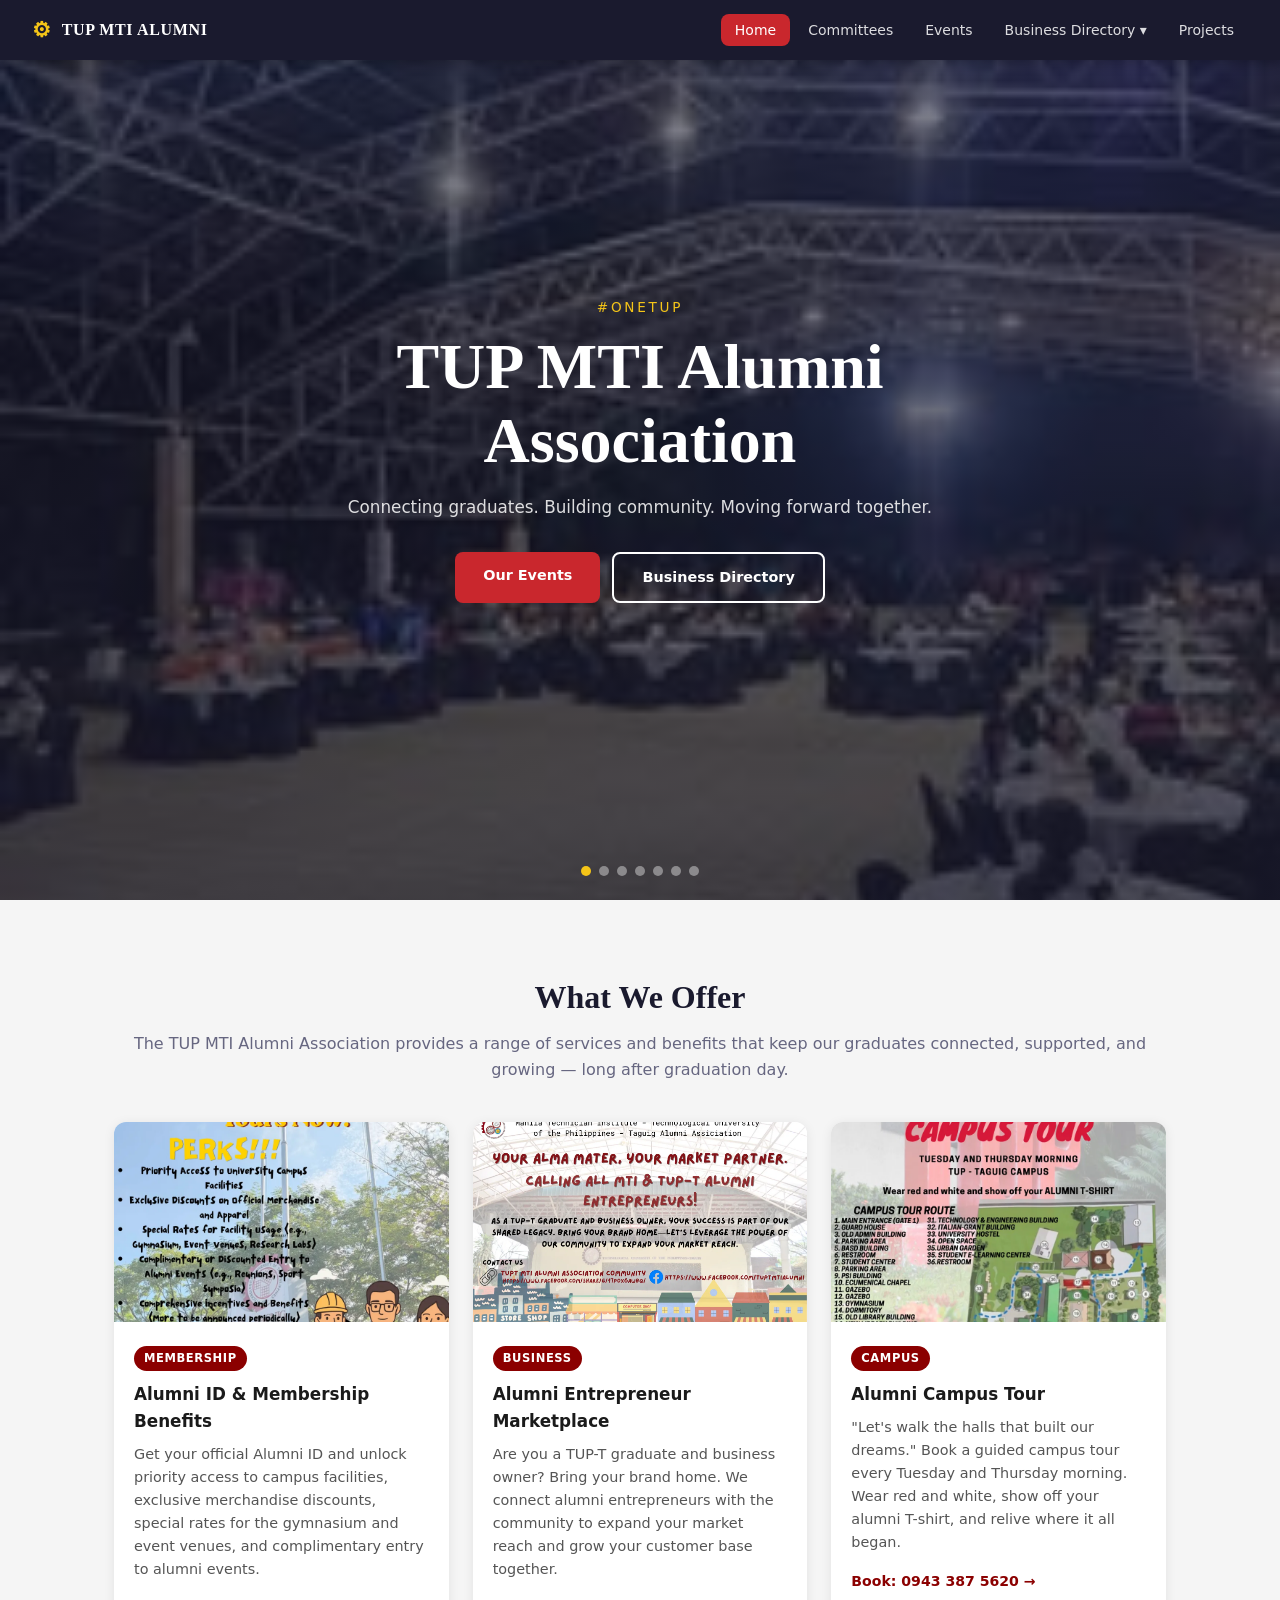
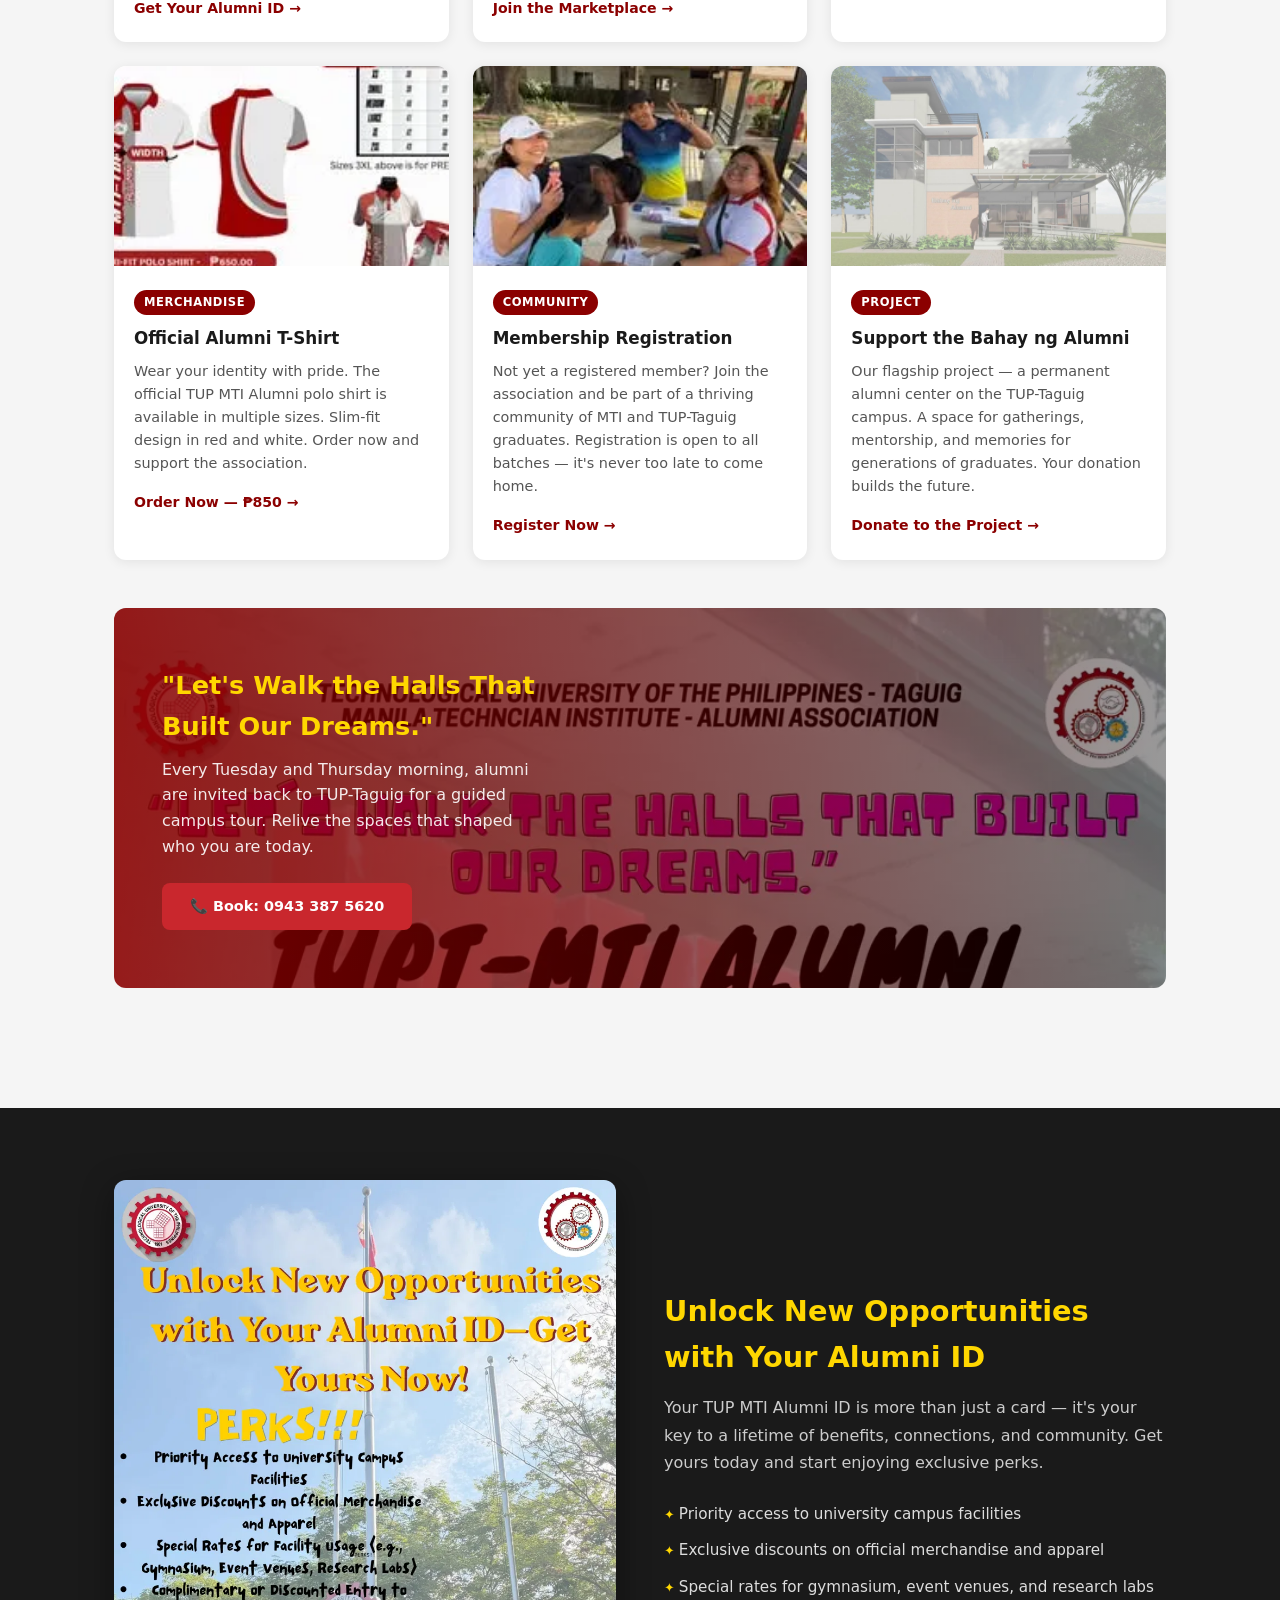
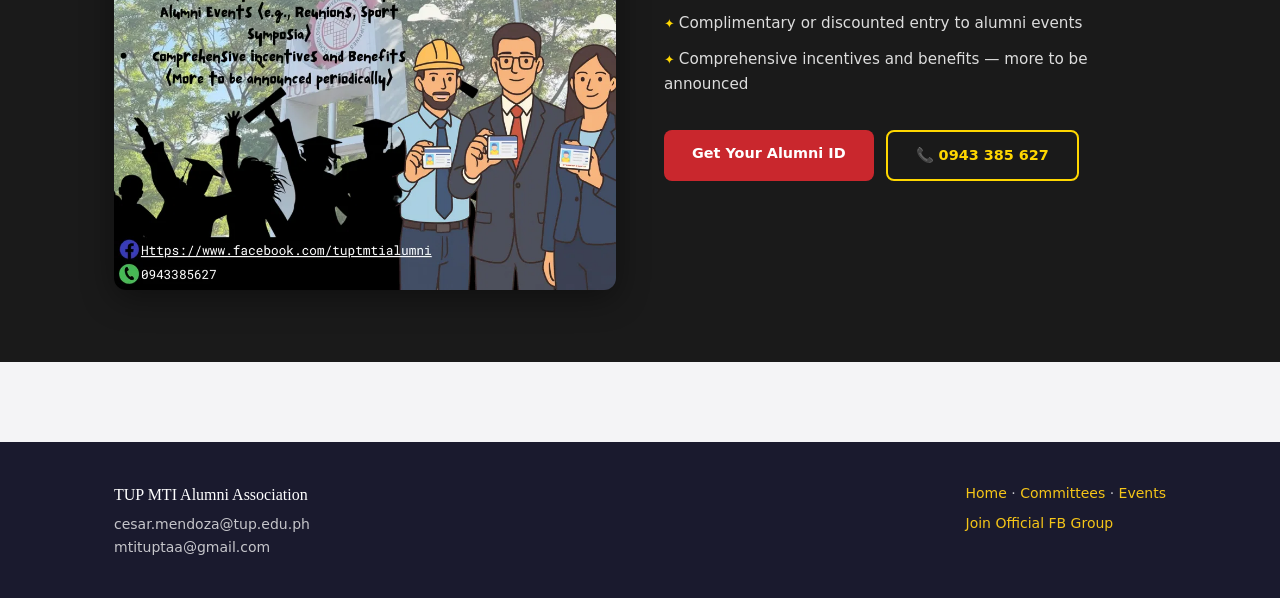
==== index.html @ 5b3607c7 "initial" ====
<!DOCTYPE html>
<html lang="en">
<head>
  <meta charset="UTF-8" />
  <meta name="viewport" content="width=device-width, initial-scale=1.0"/>
  <title>TUP MTI Alumni Association</title>
  <link rel="stylesheet" href="css/style.css" />
  <style>
    /* SERVICES SECTION */
    .services-section {
      background: #f5f5f5;
      padding: 72px 0;
    }
    .services-grid {
      display: grid;
      grid-template-columns: repeat(auto-fit, minmax(260px, 1fr));
      gap: 24px;
      margin-top: 40px;
    }
    .service-card {
      background: #fff;
      border-radius: 12px;
      overflow: hidden;
      box-shadow: 0 2px 12px rgba(0,0,0,0.08);
      transition: transform 0.2s, box-shadow 0.2s;
    }
    .service-card:hover {
      transform: translateY(-4px);
      box-shadow: 0 8px 28px rgba(0,0,0,0.13);
    }
    .service-card img {
      width: 100%;
      height: 200px;
      object-fit: cover;
      object-position: center;
    }
    .service-card-body {
      padding: 22px 20px;
    }
    .service-card-badge {
      display: inline-block;
      background: #8B0000;
      color: #fff;
      font-size: 0.72rem;
      font-weight: 700;
      text-transform: uppercase;
      letter-spacing: 0.05em;
      padding: 3px 10px;
      border-radius: 20px;
      margin-bottom: 10px;
    }
    .service-card-body h3 {
      font-size: 1.05rem;
      font-weight: 700;
      margin: 0 0 8px;
      color: #1a1a1a;
    }
    .service-card-body p {
      font-size: 0.9rem;
      color: #555;
      line-height: 1.6;
      margin: 0 0 14px;
    }
    .service-link {
      font-size: 0.88rem;
      font-weight: 700;
      color: #8B0000;
      text-decoration: none;
    }
    .service-link:hover { text-decoration: underline; }
    /* ALUMNI ID PROMO */
    .alumni-id-section {
      background: #1a1a1a;
      color: #fff;
      padding: 72px 0;
    }
    .alumni-id-inner {
      display: grid;
      grid-template-columns: 1fr 1fr;
      gap: 48px;
      align-items: center;
    }
    @media (max-width: 700px) {
      .alumni-id-inner { grid-template-columns: 1fr; }
    }
    .alumni-id-img {
      border-radius: 12px;
      width: 100%;
      height: auto;
      box-shadow: 0 8px 32px rgba(0,0,0,0.4);
    }
    .alumni-id-content h2 { font-size: 1.8rem; font-weight: 800; color: #FFD700; margin: 0 0 14px; }
    .alumni-id-content p { color: #ccc; line-height: 1.7; margin: 0 0 20px; }
    .alumni-id-perks { list-style: none; padding: 0; margin: 0 0 28px; }
    .alumni-id-perks li { color: #ddd; padding: 6px 0; font-size: 0.95rem; }
    .alumni-id-perks li::before { content: '✦ '; color: #FFD700; font-size: 0.8rem; }
    /* CAMPUS TOUR BANNER */
    .campus-tour-banner {
      position: relative;
      overflow: hidden;
      border-radius: 12px;
      margin: 48px 0;
    }
    .campus-tour-banner img {
      width: 100%;
      height: 380px;
      object-fit: cover;
      object-position: top;
      display: block;
    }
    .campus-tour-overlay {
      position: absolute;
      inset: 0;
      background: linear-gradient(90deg, rgba(139,0,0,0.88) 0%, rgba(0,0,0,0.4) 100%);
      display: flex;
      flex-direction: column;
      justify-content: center;
      padding: 40px 48px;
    }
    .campus-tour-overlay h2 { color: #FFD700; font-size: 1.6rem; font-weight: 800; margin: 0 0 10px; max-width: 420px; }
    .campus-tour-overlay p { color: rgba(255,255,255,0.9); font-size: 1rem; max-width: 380px; line-height: 1.6; margin: 0 0 24px; }
    @media(max-width:600px) {
      .campus-tour-overlay { padding: 24px; }
      .campus-tour-overlay h2 { font-size: 1.2rem; }
    }
  </style>
</head>
<body>

  <!-- NAVBAR -->
  <nav class="navbar">
    <div class="nav-brand">
      <span class="nav-logo">⚙</span>
      <span class="nav-title">TUP MTI ALUMNI</span>
    </div>
    <ul class="nav-links">
      <li><a href="index.html" class="active">Home</a></li>
      <li><a href="pages/committees.html">Committees</a></li>
      <li><a href="pages/events.html">Events</a></li>
      <li class="dropdown">
        <a href="pages/business.html">Business Directory ▾</a>
        <ul class="dropdown-menu">
          <li><a href="pages/business-manufacturing.html">Manufacturing</a></li>
          <li><a href="pages/business-technology.html">Technology</a></li>
          <li><a href="pages/business-food.html">Food & Beverages</a></li>
          <li><a href="pages/business-realestate.html">Real Estate</a></li>
          <li><a href="pages/business-construction.html">Construction</a></li>
          <li><a href="pages/business-healthcare.html">Healthcare</a></li>
          <li><a href="pages/business-finance.html">Finance</a></li>
          <li><a href="pages/business-service.html">Service</a></li>
          <li><a href="pages/business-retail.html">Retail</a></li>
        </ul>
      </li>
      <li><a href="pages/projects.html">Projects</a></li>
    </ul>
    <button class="nav-toggle" onclick="toggleMenu()">☰</button>
  </nav>

  <!-- HERO -->
  <section class="hero">
    <div class="hero-slideshow">
      <div class="hero-slide active" style="background-image: url('images/homecoming_1.jpg');"></div>
      <div class="hero-slide" style="background-image: url('images/homecoming_2.jpg');"></div>
      <div class="hero-slide" style="background-image: url('images/event_hall.png');"></div>
      <div class="hero-slide" style="background-image: url('images/sportfest_2.jpg');"></div>
      <div class="hero-slide" style="background-image: url('images/golf_club.jpg');"></div>
      <div class="hero-slide" style="background-image: url('images/event_volleyball_opening.png');"></div>
      <div class="hero-slide" style="background-image: url('images/event_moto_night2.png');"></div>
    </div>
    <div class="hero-overlay"></div>
    <div class="hero-content">
      <p class="hero-eyebrow">#ONETUP</p>
      <h1 class="hero-title">TUP MTI Alumni<br/>Association</h1>
      <p class="hero-sub">Connecting graduates. Building community. Moving forward together.</p>
      <div class="hero-btns">
        <a href="pages/events.html" class="btn btn-primary">Our Events</a>
        <a href="pages/business.html" class="btn btn-outline">Business Directory</a>
      </div>
    </div>
    <div class="hero-dots" id="heroDots"></div>
  </section>

  <!-- SERVICES SECTION -->
  <section class="services-section">
    <div class="container">
      <div class="section-header">
        <h2>What We Offer</h2>
        <p>The TUP MTI Alumni Association provides a range of services and benefits that keep our graduates connected, supported, and growing — long after graduation day.</p>
      </div>

      <div class="services-grid">

        <div class="service-card">
          <img src="images/promo_alumni_shirt.png" alt="Alumni ID — Unlock New Opportunities"/>
          <div class="service-card-body">
            <span class="service-card-badge">Membership</span>
            <h3>Alumni ID & Membership Benefits</h3>
            <p>Get your official Alumni ID and unlock priority access to campus facilities, exclusive merchandise discounts, special rates for the gymnasium and event venues, and complimentary entry to alumni events.</p>
            <a href="https://www.facebook.com/tuptmtialumni" target="_blank" class="service-link">Get Your Alumni ID →</a>
          </div>
        </div>

        <div class="service-card">
          <img src="images/promo_campus_tour.png" alt="Your Alma Mater, Your Market Partner"/>
          <div class="service-card-body">
            <span class="service-card-badge">Business</span>
            <h3>Alumni Entrepreneur Marketplace</h3>
            <p>Are you a TUP-T graduate and business owner? Bring your brand home. We connect alumni entrepreneurs with the community to expand your market reach and grow your customer base together.</p>
            <a href="https://www.facebook.com/share/g/17pOX6aWBQ/" target="_blank" class="service-link">Join the Marketplace →</a>
          </div>
        </div>

        <div class="service-card">
          <img src="images/promo_alumni_id.png" alt="TUPT-MTI Alumni Campus Tour"/>
          <div class="service-card-body">
            <span class="service-card-badge">Campus</span>
            <h3>Alumni Campus Tour</h3>
            <p>"Let's walk the halls that built our dreams." Book a guided campus tour every Tuesday and Thursday morning. Wear red and white, show off your alumni T-shirt, and relive where it all began.</p>
            <a href="tel:09433875620" class="service-link">Book: 0943 387 5620 →</a>
          </div>
        </div>

        <div class="service-card">
          <img src="images/committees_doc.png" alt="Alumni Shirt for Sale"/>
          <div class="service-card-body">
            <span class="service-card-badge">Merchandise</span>
            <h3>Official Alumni T-Shirt</h3>
            <p>Wear your identity with pride. The official TUP MTI Alumni polo shirt is available in multiple sizes. Slim-fit design in red and white. Order now and support the association.</p>
            <a href="https://www.facebook.com/tuptmtialumni" target="_blank" class="service-link">Order Now — ₱850 →</a>
          </div>
        </div>

        <div class="service-card">
          <img src="images/event_registration.png" alt="Alumni Registration Drive"/>
          <div class="service-card-body">
            <span class="service-card-badge">Community</span>
            <h3>Membership Registration</h3>
            <p>Not yet a registered member? Join the association and be part of a thriving community of MTI and TUP-Taguig graduates. Registration is open to all batches — it's never too late to come home.</p>
            <a href="https://www.facebook.com/tuptmtialumni" target="_blank" class="service-link">Register Now →</a>
          </div>
        </div>

        <div class="service-card">
          <img src="images/project_1.jpg" alt="Bahay ng Alumni Project"/>
          <div class="service-card-body">
            <span class="service-card-badge">Project</span>
            <h3>Support the Bahay ng Alumni</h3>
            <p>Our flagship project — a permanent alumni center on the TUP-Taguig campus. A space for gatherings, mentorship, and memories for generations of graduates. Your donation builds the future.</p>
            <a href="pages/projects.html" class="service-link">Donate to the Project →</a>
          </div>
        </div>

      </div>

      <!-- CAMPUS TOUR BANNER -->
      <div class="campus-tour-banner">
        <img src="images/promo_alumni_id.png" alt="Alumni Campus Tour"/>
        <div class="campus-tour-overlay">
          <h2>"Let's Walk the Halls That Built Our Dreams."</h2>
          <p>Every Tuesday and Thursday morning, alumni are invited back to TUP-Taguig for a guided campus tour. Relive the spaces that shaped who you are today.</p>
          <div style="display:flex; gap:12px; flex-wrap:wrap;">
            <a href="tel:09433875620" class="btn btn-primary">📞 Book: 0943 387 5620</a>
          </div>
        </div>
      </div>

    </div>
  </section>

  <!-- ALUMNI ID SECTION -->
  <section class="alumni-id-section">
    <div class="container">
      <div class="alumni-id-inner">
        <img src="images/promo_alumni_shirt.png" alt="Alumni ID Perks" class="alumni-id-img"/>
        <div class="alumni-id-content">
          <h2>Unlock New Opportunities with Your Alumni ID</h2>
          <p>Your TUP MTI Alumni ID is more than just a card — it's your key to a lifetime of benefits, connections, and community. Get yours today and start enjoying exclusive perks.</p>
          <ul class="alumni-id-perks">
            <li>Priority access to university campus facilities</li>
            <li>Exclusive discounts on official merchandise and apparel</li>
            <li>Special rates for gymnasium, event venues, and research labs</li>
            <li>Complimentary or discounted entry to alumni events</li>
            <li>Comprehensive incentives and benefits — more to be announced</li>
          </ul>
          <div style="display:flex; gap:12px; flex-wrap:wrap;">
            <a href="https://www.facebook.com/tuptmtialumni" target="_blank" class="btn btn-primary">Get Your Alumni ID</a>
            <a href="tel:09433856270" class="btn btn-outline" style="color:#FFD700; border-color:#FFD700;">📞 0943 385 627</a>
          </div>
        </div>
      </div>
    </div>
  </section>

  <!-- FOOTER -->
  <footer class="footer">
    <div class="container footer-inner">
      <div>
        <p class="footer-brand">TUP MTI Alumni Association</p>
        <p>cesar.mendoza@tup.edu.ph</p>
        <p>mtituptaa@gmail.com</p>
      </div>
      <div>
        <p><a href="index.html">Home</a> · <a href="pages/committees.html">Committees</a> · <a href="pages/events.html">Events</a></p>
        <p style="margin-top:8px"><a href="https://www.facebook.com/groups/686161153876658" target="_blank">Join Official FB Group</a></p>
      </div>
    </div>
  </footer>

  <script src="js/main.js"></script>
</body>
</html>
---- css/style.css ----
/* ============================================
   TUP MTI ALUMNI ASSOCIATION — style.css
   ============================================ */

/* --- RESET & BASE --- */
*, *::before, *::after { box-sizing: border-box; margin: 0; padding: 0; }

:root {
  --clr-primary: #1a1a2e;
  --clr-accent:  #c9272d;
  --clr-gold:    #f5c518;
  --clr-light:   #f4f4f6;
  --clr-mid:     #2e2e4a;
  --clr-text:    #1a1a2e;
  --clr-muted:   #666680;
  --clr-white:   #ffffff;
  --font-display: 'Georgia', serif;
  --font-body:    'Segoe UI', system-ui, sans-serif;
  --radius:       8px;
  --shadow:       0 4px 20px rgba(0,0,0,0.12);
}

html { scroll-behavior: smooth; }

body {
  font-family: var(--font-body);
  color: var(--clr-text);
  background: var(--clr-light);
  line-height: 1.6;
}

a { color: inherit; text-decoration: none; }
img { max-width: 100%; display: block; }

.container {
  max-width: 1100px;
  margin: 0 auto;
  padding: 0 24px;
}

/* ============ NAVBAR ============ */
.navbar {
  position: fixed;
  top: 0; left: 0; right: 0;
  z-index: 1000;
  background: var(--clr-primary);
  display: flex;
  align-items: center;
  padding: 0 32px;
  height: 60px;
  gap: 24px;
  box-shadow: 0 2px 12px rgba(0,0,0,0.3);
}

.nav-brand {
  display: flex;
  align-items: center;
  gap: 10px;
  font-family: var(--font-display);
  color: var(--clr-white);
  font-size: 1rem;
  font-weight: bold;
  white-space: nowrap;
  letter-spacing: 0.04em;
  flex-shrink: 0;
}

.nav-logo { font-size: 1.3rem; color: var(--clr-gold); }

.nav-links {
  display: flex;
  list-style: none;
  gap: 4px;
  margin-left: auto;
  align-items: center;
}

.nav-links a {
  color: rgba(255,255,255,0.85);
  font-size: 0.875rem;
  padding: 8px 14px;
  border-radius: var(--radius);
  transition: background 0.2s, color 0.2s;
}

.nav-links a:hover,
.nav-links a.active {
  background: var(--clr-accent);
  color: var(--clr-white);
}

/* Dropdown */
.dropdown { position: relative; }

.dropdown-menu {
  display: none;
  position: absolute;
  top: calc(100% + 4px);
  left: 0;
  background: var(--clr-mid);
  border-radius: var(--radius);
  min-width: 210px;
  list-style: none;
  box-shadow: 0 8px 24px rgba(0,0,0,0.25);
  overflow: hidden;
  z-index: 9999;
  pointer-events: auto;
}

/* Desktop: hover opens dropdown */
@media (min-width: 769px) {
  .dropdown:hover .dropdown-menu { display: block; }
}

/* JS-toggled class for mobile tap */
.dropdown.open .dropdown-menu { display: block; }

.dropdown-menu li a {
  display: block;
  padding: 11px 18px;
  color: rgba(255,255,255,0.9);
  font-size: 0.88rem;
  border-radius: 0;
  white-space: nowrap;
  transition: background 0.15s;
}

.dropdown-menu li a:hover { background: var(--clr-accent); color: #fff; }

.nav-toggle {
  display: none;
  background: none;
  border: none;
  color: white;
  font-size: 1.4rem;
  cursor: pointer;
  margin-left: auto;
}

/* ============ HERO ============ */
.hero {
  position: relative;
  height: 100vh;
  min-height: 500px;
  overflow: hidden;
  display: flex;
  align-items: center;
  justify-content: center;
}

.hero-slideshow {
  position: absolute;
  inset: 0;
}

.hero-slide {
  position: absolute;
  inset: 0;
  background-size: cover;
  background-position: center;
  opacity: 0;
  transition: opacity 1s ease;
}

.hero-slide.active { opacity: 1; }

.hero-overlay {
  position: absolute;
  inset: 0;
  background: linear-gradient(to bottom, rgba(26,26,46,0.55) 0%, rgba(26,26,46,0.75) 100%);
}

.hero-content {
  position: relative;
  z-index: 2;
  text-align: center;
  color: white;
  max-width: 700px;
  padding: 0 24px;
}

.hero-eyebrow {
  font-size: 0.85rem;
  letter-spacing: 0.2em;
  text-transform: uppercase;
  color: var(--clr-gold);
  margin-bottom: 12px;
}

.hero-title {
  font-family: var(--font-display);
  font-size: clamp(2.2rem, 6vw, 4rem);
  font-weight: bold;
  line-height: 1.15;
  margin-bottom: 16px;
}

.hero-sub {
  font-size: 1.05rem;
  opacity: 0.85;
  margin-bottom: 32px;
}

.hero-btns { display: flex; gap: 12px; justify-content: center; flex-wrap: wrap; }

.btn {
  display: inline-block;
  padding: 12px 28px;
  border-radius: var(--radius);
  font-size: 0.9rem;
  font-weight: 600;
  cursor: pointer;
  transition: all 0.2s;
}

.btn-primary { background: var(--clr-accent); color: white; }
.btn-primary:hover { background: #a81f24; }
.btn-outline { border: 2px solid white; color: white; }
.btn-outline:hover { background: white; color: var(--clr-primary); }

.hero-dots {
  position: absolute;
  bottom: 24px;
  left: 50%;
  transform: translateX(-50%);
  display: flex;
  gap: 8px;
  z-index: 3;
}

.hero-dots .dot {
  width: 10px; height: 10px;
  border-radius: 50%;
  background: rgba(255,255,255,0.4);
  cursor: pointer;
  transition: background 0.2s;
  border: none;
}

.hero-dots .dot.active { background: var(--clr-gold); }

/* ============ QUICK LINKS ============ */
.quick-links {
  padding: 64px 0;
  background: white;
}

.ql-grid {
  display: grid;
  grid-template-columns: repeat(auto-fit, minmax(220px, 1fr));
  gap: 24px;
}

.ql-card {
  display: block;
  padding: 32px 24px;
  border-radius: var(--radius);
  background: var(--clr-light);
  border: 1px solid #e0e0ec;
  text-align: center;
  transition: transform 0.2s, box-shadow 0.2s;
  color: var(--clr-text);
}

.ql-card:hover {
  transform: translateY(-4px);
  box-shadow: var(--shadow);
  border-color: var(--clr-accent);
}

.ql-icon { font-size: 2rem; display: block; margin-bottom: 12px; }
.ql-card h3 { font-family: var(--font-display); font-size: 1.1rem; margin-bottom: 8px; }
.ql-card p { font-size: 0.875rem; color: var(--clr-muted); }

/* ============ PAGE HERO (inner pages) ============ */
.page-hero {
  margin-top: 60px;
  position: relative;
  height: 260px;
  overflow: hidden;
  display: flex;
  align-items: center;
  justify-content: center;
}

.page-hero-bg {
  position: absolute;
  inset: 0;
  background-size: cover;
  background-position: center;
}

.page-hero-overlay {
  position: absolute;
  inset: 0;
  background: linear-gradient(to bottom, rgba(26,26,46,0.6), rgba(26,26,46,0.85));
}

.page-hero-content {
  position: relative;
  z-index: 2;
  text-align: center;
  color: white;
}

.page-hero-content h1 {
  font-family: var(--font-display);
  font-size: clamp(2rem, 5vw, 3rem);
  border: 3px solid white;
  padding: 12px 40px;
  display: inline-block;
}

/* ============ SECTION HEADINGS ============ */
.section-header {
  text-align: center;
  margin-bottom: 40px;
}

.section-header h2 {
  font-family: var(--font-display);
  font-size: 2rem;
  margin-bottom: 8px;
}

.section-header p {
  color: var(--clr-muted);
  font-size: 1rem;
}

.section { padding: 64px 0; }
.section-alt { background: white; }

/* ============ SLIDESHOW (inner pages) ============ */
.slideshow-wrap {
  position: relative;
  border-radius: var(--radius);
  overflow: hidden;
  background: #111;
  margin-bottom: 40px;
}

.slides-track {
  display: flex;
  transition: transform 0.5s ease;
}

.slide-item {
  min-width: 100%;
  aspect-ratio: 16/9;
  overflow: hidden;
  position: relative;
}

.slide-item img {
  width: 100%;
  height: 100%;
  object-fit: cover;
}

/* Placeholder for missing images */
.slide-placeholder {
  width: 100%;
  height: 100%;
  background: var(--clr-mid);
  display: flex;
  align-items: center;
  justify-content: center;
  flex-direction: column;
  gap: 8px;
  color: rgba(255,255,255,0.5);
  font-size: 0.9rem;
}

.slide-placeholder .ph-icon { font-size: 3rem; }

.slide-caption {
  position: absolute;
  bottom: 0; left: 0; right: 0;
  background: linear-gradient(transparent, rgba(0,0,0,0.7));
  color: white;
  padding: 24px 20px 16px;
  font-size: 0.9rem;
}

.slide-prev, .slide-next {
  position: absolute;
  top: 50%; transform: translateY(-50%);
  background: rgba(0,0,0,0.5);
  color: white;
  border: none;
  font-size: 1.4rem;
  width: 44px; height: 44px;
  border-radius: 50%;
  cursor: pointer;
  z-index: 10;
  transition: background 0.2s;
  display: flex; align-items: center; justify-content: center;
}

.slide-prev:hover, .slide-next:hover { background: var(--clr-accent); }
.slide-prev { left: 12px; }
.slide-next { right: 12px; }

.slide-dots {
  display: flex;
  justify-content: center;
  gap: 8px;
  padding: 12px 0;
}

.slide-dots .dot {
  width: 10px; height: 10px;
  border-radius: 50%;
  background: #ccc;
  border: none;
  cursor: pointer;
  transition: background 0.2s;
}

.slide-dots .dot.active { background: var(--clr-accent); }

/* ============ THUMBNAIL GRID (previews) ============ */
.thumb-grid {
  display: grid;
  grid-template-columns: repeat(auto-fill, minmax(160px, 1fr));
  gap: 12px;
  margin-top: 24px;
}

.thumb-item {
  aspect-ratio: 4/3;
  border-radius: 6px;
  overflow: hidden;
  cursor: pointer;
  border: 2px solid transparent;
  transition: border-color 0.2s, transform 0.2s;
}

.thumb-item:hover, .thumb-item.active {
  border-color: var(--clr-accent);
  transform: scale(1.03);
}

.thumb-item img {
  width: 100%; height: 100%; object-fit: cover;
}

.thumb-placeholder {
  width: 100%; height: 100%;
  background: var(--clr-mid);
  display: flex; align-items: center; justify-content: center;
  font-size: 0.7rem;
  color: rgba(255,255,255,0.4);
  text-align: center;
  padding: 4px;
}

/* ============ BUSINESS CARDS ============ */
.biz-list { display: flex; flex-direction: column; gap: 40px; }

.biz-card {
  display: grid;
  grid-template-columns: 180px 1fr;
  gap: 32px;
  align-items: start;
  background: white;
  border-radius: var(--radius);
  padding: 32px;
  box-shadow: var(--shadow);
  border-left: 4px solid var(--clr-accent);
}

.biz-logo {
  width: 180px; height: 120px;
  object-fit: contain;
  border-radius: 4px;
  background: #f9f9f9;
  padding: 8px;
}

.biz-logo-ph {
  width: 180px; height: 120px;
  background: var(--clr-light);
  border-radius: 4px;
  display: flex; align-items: center; justify-content: center;
  font-size: 0.75rem; color: var(--clr-muted);
  text-align: center; padding: 8px;
}

.biz-info h2 {
  font-family: var(--font-display);
  font-size: 1.4rem;
  margin-bottom: 4px;
}

.biz-info .biz-tagline {
  font-size: 0.85rem;
  color: var(--clr-muted);
  margin-bottom: 16px;
}

.biz-detail {
  display: flex;
  flex-direction: column;
  gap: 6px;
  font-size: 0.9rem;
}

.biz-detail span { color: var(--clr-muted); }

/* ============ COMMITTEE CARDS ============ */
.committee-list { display: flex; flex-direction: column; gap: 24px; }

.committee-card {
  background: white;
  border-radius: var(--radius);
  padding: 28px 32px;
  box-shadow: var(--shadow);
  border-top: 3px solid var(--clr-accent);
}

.committee-card h3 {
  font-family: var(--font-display);
  font-size: 1.2rem;
  margin-bottom: 4px;
  color: var(--clr-accent);
}

.committee-card .obj {
  font-size: 0.875rem;
  color: var(--clr-muted);
  margin-bottom: 12px;
  font-style: italic;
}

.committee-card ul {
  padding-left: 20px;
  font-size: 0.9rem;
  display: flex;
  flex-direction: column;
  gap: 4px;
}

/* ============ EVENT GRID ============ */
.event-grid {
  display: grid;
  grid-template-columns: repeat(auto-fill, minmax(300px, 1fr));
  gap: 24px;
}

.event-card {
  background: white;
  border-radius: var(--radius);
  overflow: hidden;
  box-shadow: var(--shadow);
  transition: transform 0.2s;
}

.event-card:hover { transform: translateY(-4px); }

.event-img {
  width: 100%;
  aspect-ratio: 16/9;
  object-fit: cover;
}

.event-img-ph {
  width: 100%;
  aspect-ratio: 16/9;
  background: var(--clr-mid);
  display: flex; align-items: center; justify-content: center;
  font-size: 0.8rem; color: rgba(255,255,255,0.4);
}

.event-body { padding: 20px; }

.event-badge {
  display: inline-block;
  font-size: 0.7rem;
  text-transform: uppercase;
  letter-spacing: 0.08em;
  background: var(--clr-accent);
  color: white;
  padding: 3px 10px;
  border-radius: 20px;
  margin-bottom: 10px;
}

.event-body h3 {
  font-family: var(--font-display);
  font-size: 1.1rem;
  margin-bottom: 6px;
}

.event-body p { font-size: 0.875rem; color: var(--clr-muted); }
.event-body .event-date { font-size: 0.8rem; color: var(--clr-accent); margin-top: 10px; font-weight: 600; }

/* ============ FOOTER ============ */
.footer {
  background: var(--clr-primary);
  color: rgba(255,255,255,0.75);
  padding: 40px 0;
  margin-top: 80px;
  font-size: 0.875rem;
}

.footer-inner {
  display: flex;
  justify-content: space-between;
  gap: 24px;
  flex-wrap: wrap;
}

.footer-brand {
  font-family: var(--font-display);
  font-size: 1rem;
  color: white;
  margin-bottom: 6px;
}

.footer a { color: var(--clr-gold); }
.footer a:hover { text-decoration: underline; }

/* ============ HOME BREADCRUMB / PAGE NAV ============ */
.breadcrumb {
  padding: 12px 0;
  font-size: 0.8rem;
  color: var(--clr-muted);
}
.breadcrumb a { color: var(--clr-accent); }
.breadcrumb a:hover { text-decoration: underline; }

/* ============ RESPONSIVE ============ */
@media (max-width: 768px) {
  .nav-links { display: none; flex-direction: column; position: absolute; top: 60px; left: 0; right: 0; background: var(--clr-primary); padding: 12px; gap: 4px; z-index: 9998; }
  .nav-links.open { display: flex; }
  .nav-toggle { display: block; }
  .dropdown-menu { position: static; box-shadow: none; background: rgba(255,255,255,0.08); border-radius: 6px; margin: 4px 0; }

  .biz-card { grid-template-columns: 1fr; }
  .biz-logo, .biz-logo-ph { width: 100%; max-width: 180px; }

  .page-hero { height: 180px; }
  .page-hero-content h1 { font-size: 1.5rem; padding: 8px 20px; }

  .footer-inner { flex-direction: column; }
}

@media (max-width: 480px) {
  .thumb-grid { grid-template-columns: repeat(2, 1fr); }
}
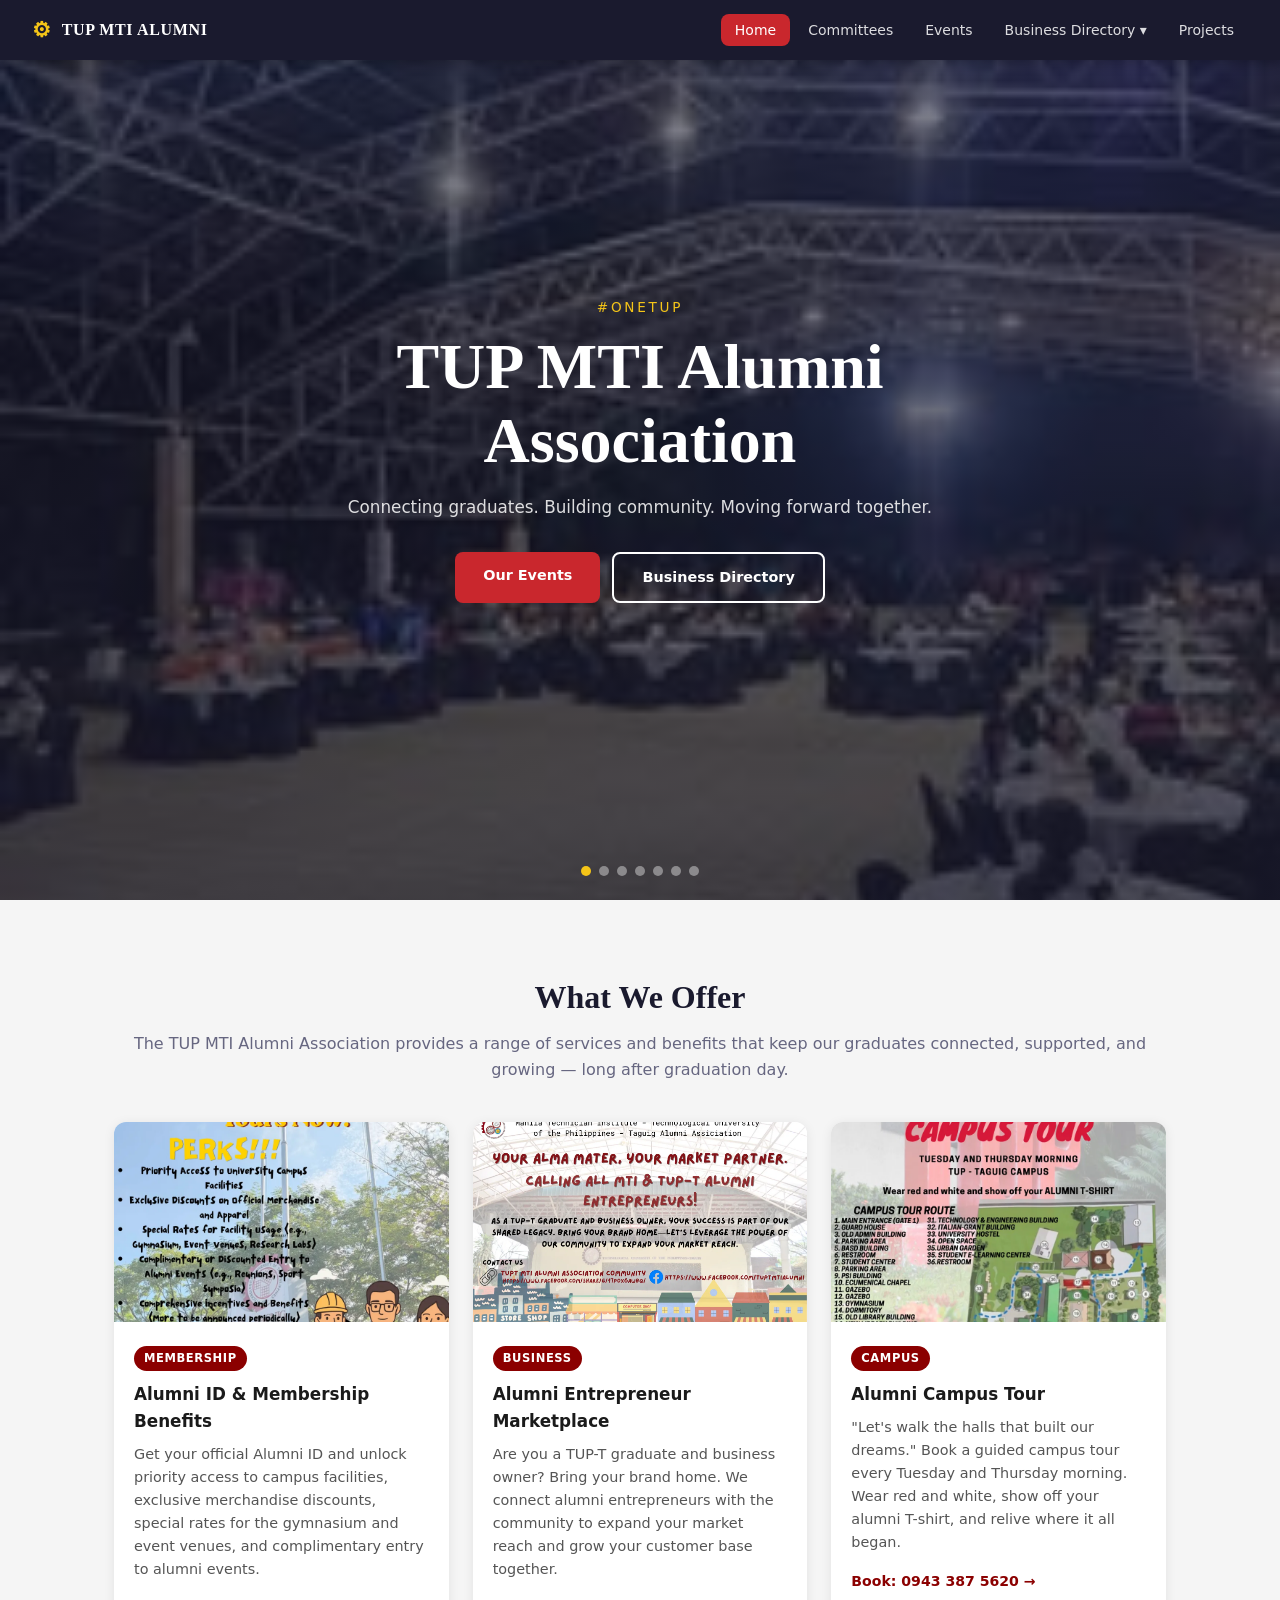
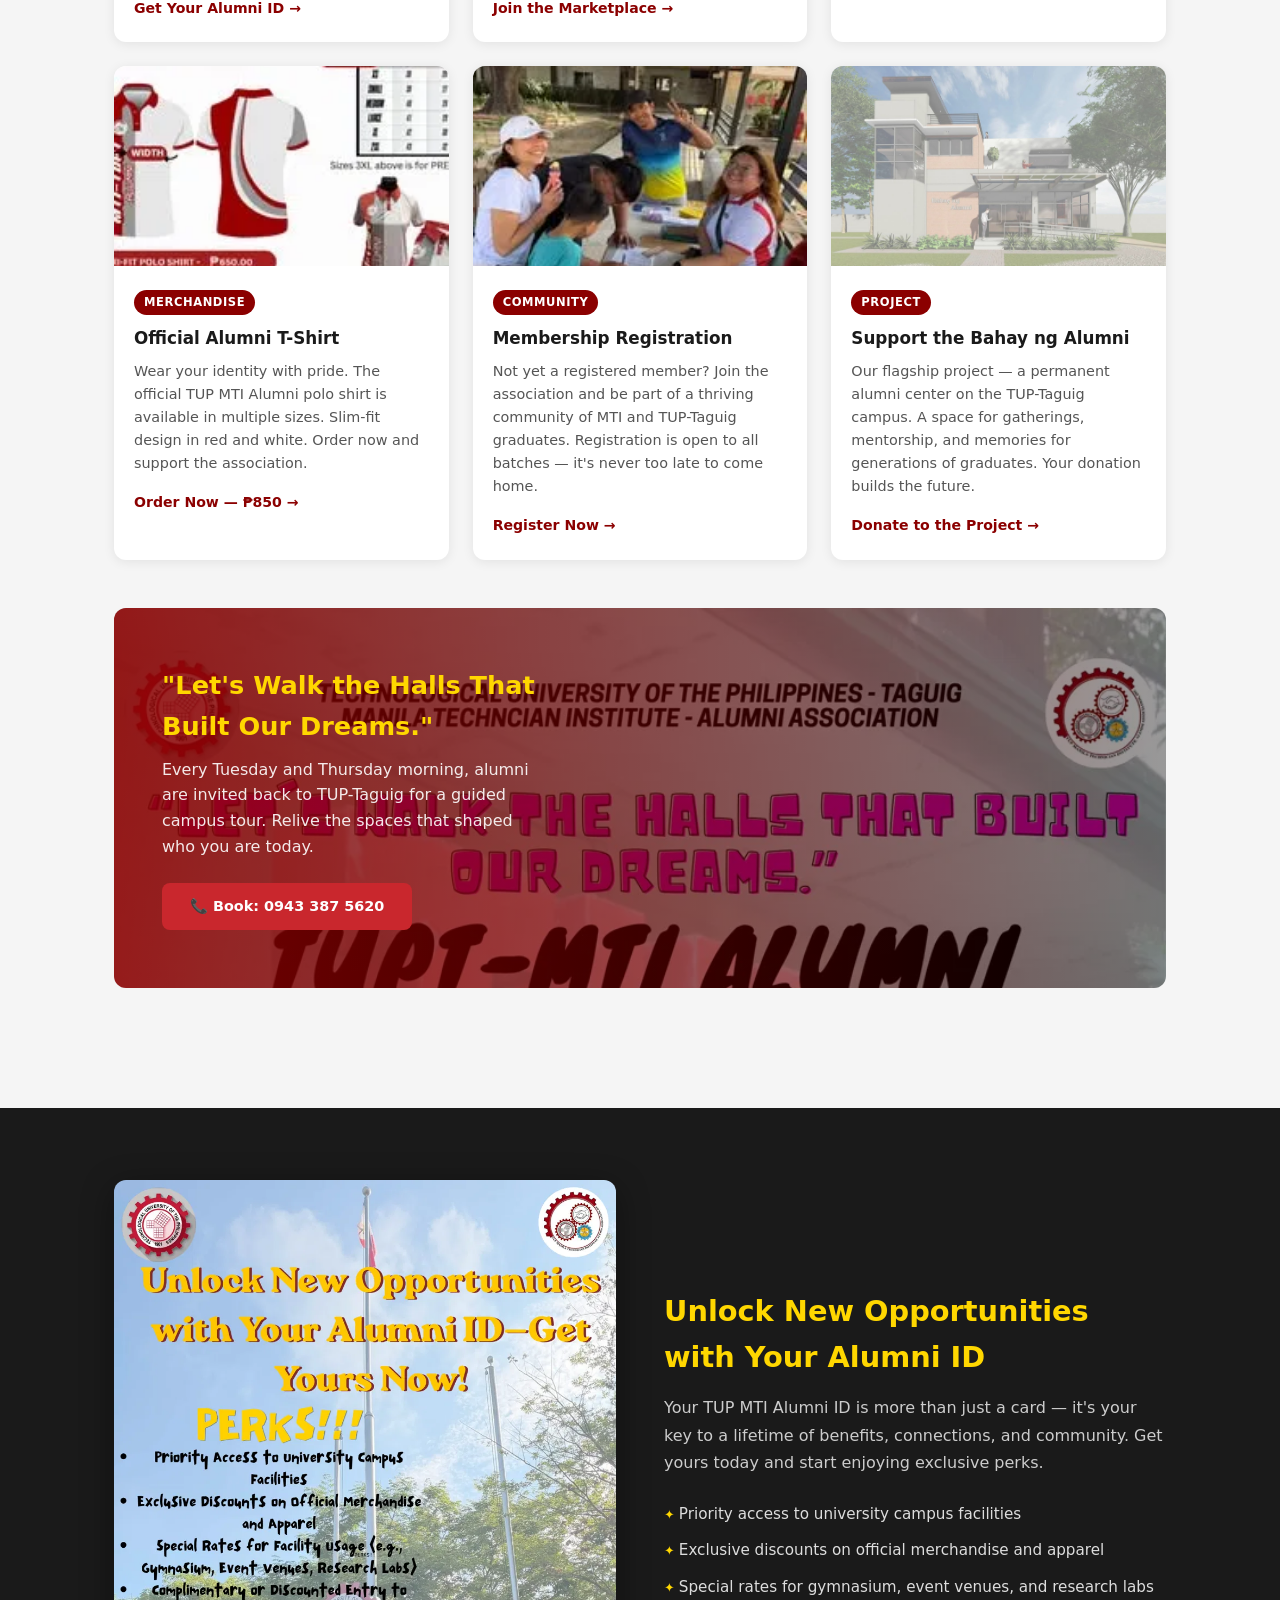
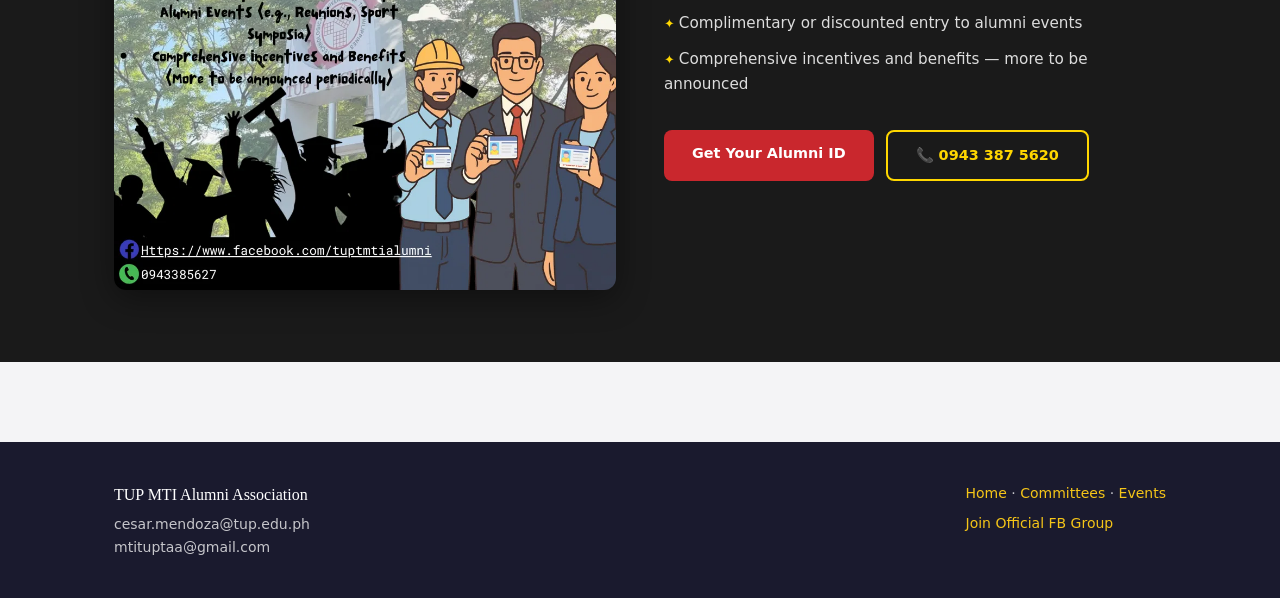
==== commit acad7915: "number" ====
--- a/index.html
+++ b/index.html
@@ -284,7 +284,7 @@
           </ul>
           <div style="display:flex; gap:12px; flex-wrap:wrap;">
             <a href="https://www.facebook.com/tuptmtialumni" target="_blank" class="btn btn-primary">Get Your Alumni ID</a>
-            <a href="tel:09433856270" class="btn btn-outline" style="color:#FFD700; border-color:#FFD700;">📞 0943 385 627</a>
+            <a href="tel:0943 387 5620" class="btn btn-outline" style="color:#FFD700; border-color:#FFD700;">📞 0943 387 5620</a>
           </div>
         </div>
       </div>
